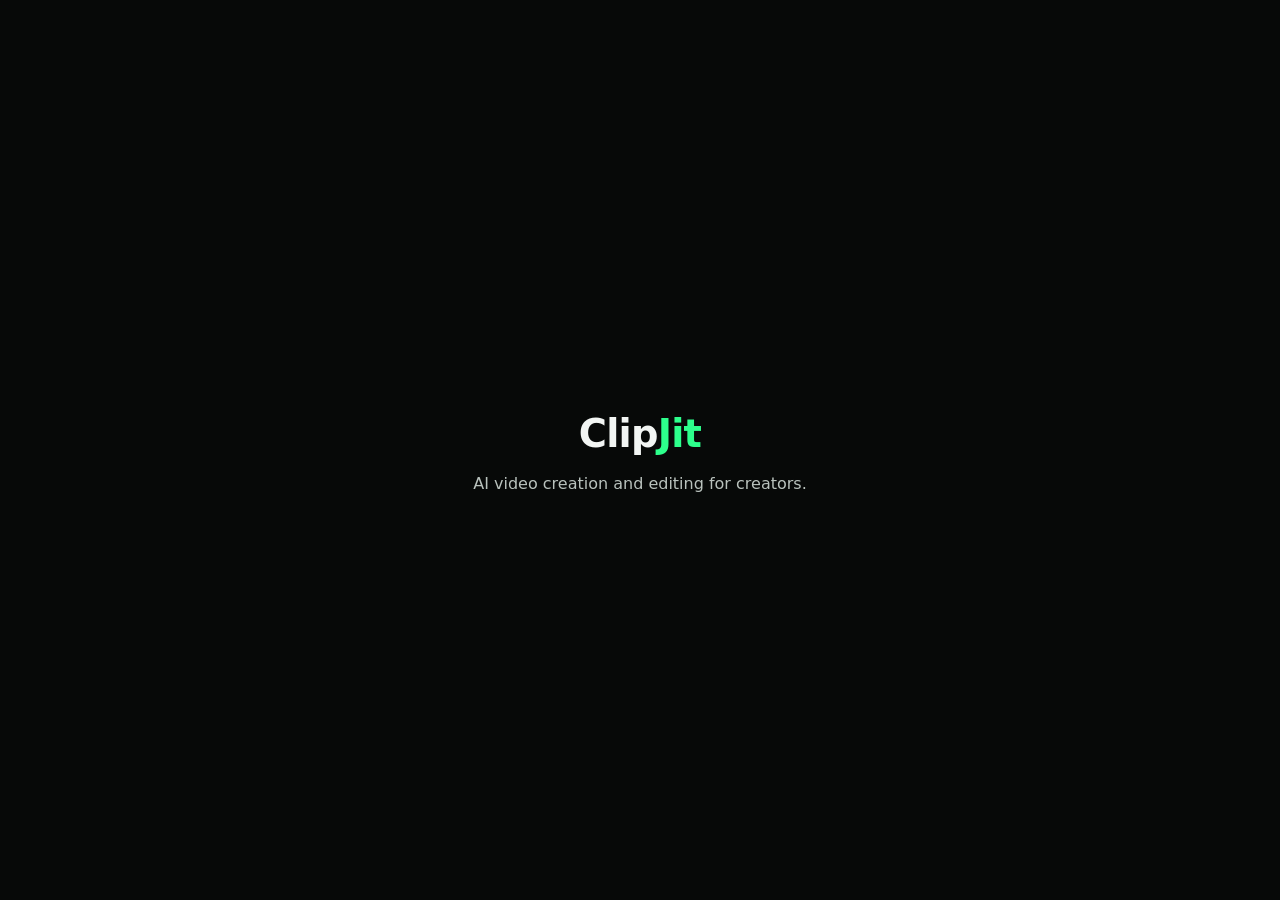
==== index.html @ 942af1be "Initial ClipJit site" ====
<!doctype html>
<html lang="en">
<head>
<meta charset="utf-8">
<meta name="viewport" content="width=device-width, initial-scale=1">
<title>ClipJit</title>
<meta name="description" content="ClipJit is an AI video creation and editing platform for creators.">
<style>
  :root { color-scheme: dark; }
  body { margin: 0; min-height: 100vh; display: grid; place-items: center; background: #070908; color: #f2f5f3; font: 16px/1.6 system-ui, -apple-system, "Segoe UI", sans-serif; padding: 0 20px; }
  main { max-width: 560px; text-align: center; }
  h1 { font-size: 2.4rem; margin: 0 0 .4rem; letter-spacing: -.02em; }
  h1 span { color: #2dff8c; }
  p { color: #b9c2bd; margin: 0; }
</style>
</head>
<body>
<main>
  <h1>Clip<span>Jit</span></h1>
  <p>AI video creation and editing for creators.</p>
</main>
</body>
</html>
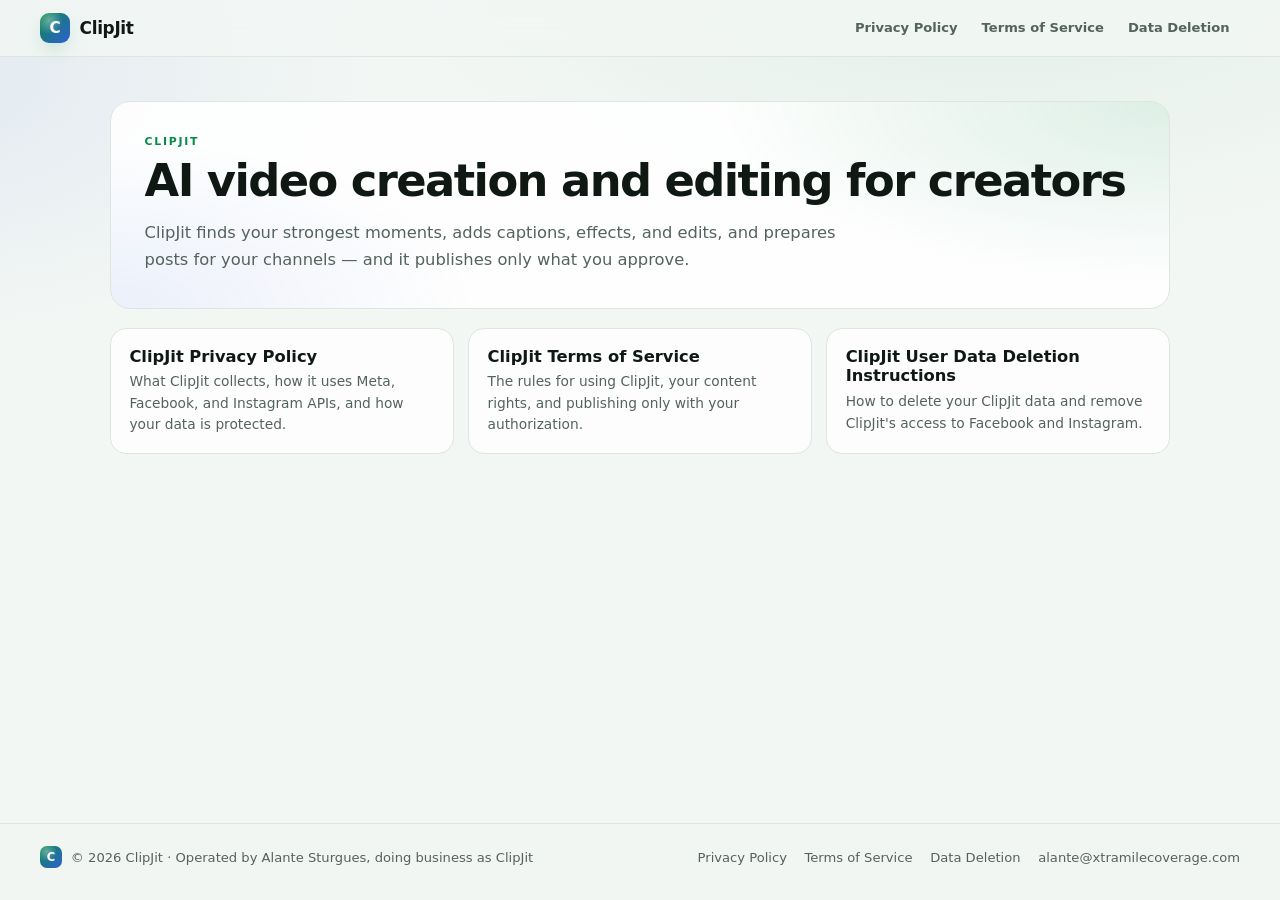
==== commit 2532e1da: "Add ClipJit Privacy Policy, Terms of Service, and Data Deletion Instructions" ====
--- a/index.html
+++ b/index.html
@@ -3,21 +3,40 @@
 <head>
 <meta charset="utf-8">
 <meta name="viewport" content="width=device-width, initial-scale=1">
-<title>ClipJit</title>
-<meta name="description" content="ClipJit is an AI video creation and editing platform for creators.">
-<style>
-  :root { color-scheme: dark; }
-  body { margin: 0; min-height: 100vh; display: grid; place-items: center; background: #070908; color: #f2f5f3; font: 16px/1.6 system-ui, -apple-system, "Segoe UI", sans-serif; padding: 0 20px; }
-  main { max-width: 560px; text-align: center; }
-  h1 { font-size: 2.4rem; margin: 0 0 .4rem; letter-spacing: -.02em; }
-  h1 span { color: #2dff8c; }
-  p { color: #b9c2bd; margin: 0; }
-</style>
+<title>ClipJit — AI video creation and editing for creators</title>
+<meta name="description" content="ClipJit is an AI-powered video creation and editing platform for creators. Read the ClipJit Privacy Policy, Terms of Service, and Data Deletion Instructions.">
+<meta name="robots" content="index,follow">
+<link rel="canonical" href="https://clipjit.com/">
+<meta property="og:type" content="website">
+<meta property="og:site_name" content="ClipJit">
+<meta property="og:title" content="ClipJit — AI video creation and editing for creators">
+<meta property="og:description" content="ClipJit is an AI-powered video creation and editing platform for creators. Read the ClipJit Privacy Policy, Terms of Service, and Data Deletion Instructions.">
+<meta property="og:url" content="https://clipjit.com/">
+<meta name="theme-color" content="#070908">
+<meta name="color-scheme" content="dark light">
+<link rel="icon" href="favicon.svg" type="image/svg+xml">
+<link rel="stylesheet" href="styles.css">
 </head>
 <body>
-<main>
-  <h1>Clip<span>Jit</span></h1>
-  <p>AI video creation and editing for creators.</p>
+<div class="lg-shell">
+<header class="lg-top">
+<a class="lg-brand" href="./" aria-label="ClipJit home"><span class="lg-mark" aria-hidden="true">C</span><span>ClipJit</span></a>
+<nav class="lg-topnav" aria-label="Legal"><a href="privacy">Privacy Policy</a><a href="terms">Terms of Service</a><a href="data-deletion">Data Deletion</a></nav>
+</header>
+<main class="lg-main">
+<div class="lg-landing">
+<section class="lg-hero">
+<p class="lg-kicker">ClipJit</p>
+<h1 class="lg-title">AI video creation and editing for creators</h1>
+<p class="lg-lede">ClipJit finds your strongest moments, adds captions, effects, and edits, and prepares posts for your channels — and it publishes only what you approve.</p>
+</section>
+<div class="lg-cards"><a class="lg-card" href="privacy"><strong>ClipJit Privacy Policy</strong><span>What ClipJit collects, how it uses Meta, Facebook, and Instagram APIs, and how your data is protected.</span></a><a class="lg-card" href="terms"><strong>ClipJit Terms of Service</strong><span>The rules for using ClipJit, your content rights, and publishing only with your authorization.</span></a><a class="lg-card" href="data-deletion"><strong>ClipJit User Data Deletion Instructions</strong><span>How to delete your ClipJit data and remove ClipJit&#39;s access to Facebook and Instagram.</span></a></div>
+</div>
 </main>
+<footer class="lg-footer">
+<div class="lg-foot-brand"><span class="lg-mark lg-mark-sm" aria-hidden="true">C</span><span>© 2026 ClipJit · Operated by Alante Sturgues, doing business as ClipJit</span></div>
+<nav class="lg-foot-nav" aria-label="Legal"><a href="privacy">Privacy Policy</a><a href="terms">Terms of Service</a><a href="data-deletion">Data Deletion</a><a href="mailto:alante@xtramilecoverage.com">alante@xtramilecoverage.com</a></nav>
+</footer>
+</div>
 </body>
 </html>
--- a/styles.css
+++ b/styles.css
@@ -0,0 +1,165 @@
+/* ClipJit legal site — generated by tools/legal-site/build.mts. Do not edit by hand. */
+
+:root {
+  --brand-primary: #2dff8c;
+  --brand-primary-foreground: #03170b;
+  --brand-accent: #5b8cff;
+  --brand-accent-foreground: #ffffff;
+  --brand-background: #070908;
+  --brand-surface: #101412;
+  --brand-foreground: #eef6f1;
+  --brand-muted: #94a39b;
+  --brand-border: #1c2420;
+  --brand-success: #34d399;
+  --brand-warning: #fbbf24;
+  --brand-danger: #fb7185;
+}
+
+@media (prefers-color-scheme: light) {
+  :root {
+    --brand-background: #f3f7f4;
+  --brand-surface: #ffffff;
+  --brand-foreground: #0f1813;
+  --brand-muted: #54635b;
+  --brand-border: #dde6e0;
+  --brand-primary: #0a8a4a;
+  --brand-primary-foreground: #ffffff;
+  --brand-accent: #2f5fd6;
+  --brand-accent-foreground: #ffffff;
+  --brand-success: #16a34a;
+  --brand-warning: #b45309;
+  --brand-danger: #dc2626;
+  --glass-border: color-mix(in srgb, var(--brand-foreground) 8%, transparent);
+  }
+}
+
+*, *::before, *::after { box-sizing: border-box; }
+html { color-scheme: dark light; -webkit-text-size-adjust: 100%; }
+html, body { margin: 0; padding: 0; }
+body {
+  background:
+    radial-gradient(1100px 600px at 78% -12%, color-mix(in srgb, var(--brand-primary) 9%, transparent), transparent 60%),
+    radial-gradient(900px 500px at -8% 8%, color-mix(in srgb, var(--brand-accent) 9%, transparent), transparent 55%),
+    var(--brand-background);
+  background-attachment: fixed;
+  color: var(--brand-foreground);
+  font-family: ui-sans-serif, system-ui, -apple-system, "Segoe UI", Roboto, Helvetica, Arial, sans-serif;
+  -webkit-font-smoothing: antialiased;
+  min-height: 100vh;
+}
+a { color: inherit; text-decoration: none; }
+:focus-visible { outline: 2px solid var(--brand-primary); outline-offset: 2px; border-radius: 6px; }
+
+/* ClipJit legal pages — shared by the Next routes and the static site (tools/legal-site/build.mts).
+   Reads only the --brand-* variables, so it follows the app's dark/light theme everywhere. */
+
+.lg-contents { display: contents; }
+.lg-shell { min-height: 100vh; display: flex; flex-direction: column; position: relative; z-index: 1; }
+
+/* header */
+.lg-top {
+  position: sticky; top: 0; z-index: 40;
+  display: flex; flex-wrap: wrap; align-items: center; justify-content: space-between; gap: 0.6rem 1rem;
+  padding: 0.8rem clamp(1rem, 4vw, 2.5rem);
+  background: color-mix(in srgb, var(--brand-background) 80%, transparent);
+  border-bottom: 1px solid var(--brand-border);
+  backdrop-filter: blur(14px) saturate(140%); -webkit-backdrop-filter: blur(14px) saturate(140%);
+}
+.lg-brand { display: inline-flex; align-items: center; gap: 0.6rem; font-weight: 800; font-size: 1.06rem; letter-spacing: -0.02em; color: var(--brand-foreground); text-decoration: none; }
+.lg-mark {
+  width: 30px; height: 30px; border-radius: 9px; display: inline-grid; place-items: center; flex-shrink: 0;
+  background: radial-gradient(circle at 30% 25%, color-mix(in srgb, #fff 35%, transparent), transparent 45%), linear-gradient(135deg, var(--brand-primary), var(--brand-accent));
+  color: var(--brand-primary-foreground); font-weight: 850; font-size: 0.95rem;
+  box-shadow: 0 8px 22px -10px var(--brand-primary);
+}
+.lg-mark-sm { width: 22px; height: 22px; border-radius: 7px; font-size: 0.72rem; }
+.lg-topnav { display: flex; flex-wrap: wrap; gap: 0.2rem; }
+.lg-topnav a { font-size: 0.82rem; font-weight: 600; color: var(--brand-muted); padding: 0.4rem 0.65rem; border-radius: 9px; text-decoration: none; }
+.lg-topnav a:hover { color: var(--brand-foreground); background: color-mix(in srgb, var(--brand-foreground) 6%, transparent); }
+.lg-topnav a[aria-current="page"] { color: var(--brand-foreground); background: color-mix(in srgb, var(--brand-primary) 16%, transparent); }
+
+/* layout */
+.lg-main { flex: 1; width: 100%; max-width: 1140px; margin: 0 auto; padding: clamp(1.25rem, 4vw, 2.75rem) clamp(1rem, 4vw, 2.5rem) 3.5rem; }
+.lg-hero {
+  border: 1px solid var(--brand-border); border-radius: 20px; padding: clamp(1.25rem, 3.4vw, 2.1rem);
+  background:
+    radial-gradient(640px 260px at 100% 0%, color-mix(in srgb, var(--brand-primary) 13%, transparent), transparent 70%),
+    radial-gradient(520px 240px at 0% 100%, color-mix(in srgb, var(--brand-accent) 9%, transparent), transparent 70%),
+    color-mix(in srgb, var(--brand-surface) 90%, transparent);
+}
+.lg-kicker { margin: 0; font-size: 0.68rem; font-weight: 700; letter-spacing: 0.16em; text-transform: uppercase; color: var(--brand-primary); }
+.lg-title { font-size: clamp(1.85rem, 4.6vw, 2.8rem); font-weight: 780; letter-spacing: -0.035em; line-height: 1.06; margin: 0.55rem 0 0.8rem; }
+.lg-meta { display: flex; flex-wrap: wrap; gap: 0.45rem; }
+.lg-chip { display: inline-flex; align-items: center; gap: 0.3rem; font-size: 0.76rem; font-weight: 650; color: var(--brand-foreground); padding: 0.28rem 0.65rem; border-radius: 999px; border: 1px solid var(--brand-border); background: color-mix(in srgb, var(--brand-foreground) 5%, transparent); }
+.lg-lede { margin: 1rem 0 0; max-width: 70ch; font-size: 1.02rem; line-height: 1.65; color: var(--brand-muted); }
+.lg-summary { margin-top: 1.2rem; padding: 0.95rem 1.1rem; border-radius: 14px; border: 1px solid color-mix(in srgb, var(--brand-primary) 30%, var(--brand-border)); background: color-mix(in srgb, var(--brand-primary) 7%, transparent); }
+.lg-summary-title { margin: 0 0 0.4rem; font-size: 0.72rem; font-weight: 750; letter-spacing: 0.12em; text-transform: uppercase; color: var(--brand-primary); }
+.lg-summary ul { margin: 0; padding-left: 1.15rem; display: grid; gap: 0.3rem; line-height: 1.6; }
+
+.lg-layout { display: grid; grid-template-columns: 250px minmax(0, 1fr); gap: 1.75rem; margin-top: 1.6rem; align-items: start; }
+.lg-toc { position: sticky; top: 84px; max-height: calc(100vh - 100px); overflow-y: auto; font-size: 0.84rem; }
+.lg-toc-title { margin: 0 0 0.45rem; padding: 0 0.6rem; font-size: 0.66rem; font-weight: 750; letter-spacing: 0.16em; text-transform: uppercase; color: var(--brand-muted); }
+.lg-toc ol { list-style: none; margin: 0; padding: 0; display: grid; gap: 0.1rem; }
+.lg-toc a { display: flex; gap: 0.5rem; padding: 0.38rem 0.6rem; border-radius: 9px; color: var(--brand-muted); line-height: 1.35; text-decoration: none; }
+.lg-toc a:hover { color: var(--brand-foreground); background: color-mix(in srgb, var(--brand-foreground) 6%, transparent); }
+.lg-toc .lg-num { font-size: 0.72rem; margin-right: 0; padding-top: 0.08rem; }
+
+.lg-sections { display: grid; gap: 0.9rem; min-width: 0; }
+.lg-section { scroll-margin-top: 84px; min-width: 0; border: 1px solid var(--brand-border); border-radius: 16px; padding: clamp(1rem, 2.8vw, 1.6rem); background: color-mix(in srgb, var(--brand-surface) 82%, transparent); }
+.lg-section h2 { display: flex; align-items: baseline; gap: 0.55rem; margin: 0 0 0.8rem; font-size: clamp(1.08rem, 2.2vw, 1.24rem); line-height: 1.3; letter-spacing: -0.02em; }
+.lg-num { color: var(--brand-primary); font-variant-numeric: tabular-nums; font-weight: 800; font-size: 0.82em; }
+.lg-section p, .lg-section li, .lg-section dd { font-size: 0.97rem; line-height: 1.72; color: color-mix(in srgb, var(--brand-foreground) 90%, var(--brand-muted)); }
+.lg-section p { margin: 0 0 0.8rem; max-width: 74ch; }
+.lg-section p:last-child { margin-bottom: 0; }
+.lg-section ul, .lg-section ol { margin: 0 0 0.9rem; padding-left: 1.25rem; display: grid; gap: 0.35rem; max-width: 74ch; }
+.lg-section ul:last-child, .lg-section ol:last-child { margin-bottom: 0; }
+.lg-section a, .lg-summary a { color: var(--brand-primary); text-decoration: underline; text-underline-offset: 3px; text-decoration-thickness: 1px; overflow-wrap: anywhere; }
+.lg-section a:hover, .lg-summary a:hover { text-decoration-thickness: 2px; }
+.lg-section strong { color: var(--brand-foreground); font-weight: 700; }
+.lg-section code { font-family: ui-monospace, SFMono-Regular, Menlo, Consolas, monospace; font-size: 0.86em; padding: 0.06rem 0.38rem; border-radius: 6px; border: 1px solid var(--brand-border); background: color-mix(in srgb, var(--brand-foreground) 7%, transparent); overflow-wrap: anywhere; }
+.lg-steps li::marker { color: var(--brand-primary); font-weight: 800; }
+
+.lg-defs { margin: 0 0 0.9rem; display: grid; gap: 0.5rem; }
+.lg-defs:last-child { margin-bottom: 0; }
+.lg-def { display: grid; grid-template-columns: minmax(0, 13.5rem) minmax(0, 1fr); gap: 0.35rem 1.1rem; padding: 0.7rem 0.85rem; border-radius: 12px; border: 1px solid color-mix(in srgb, var(--brand-border) 70%, transparent); background: color-mix(in srgb, var(--brand-foreground) 3.5%, transparent); }
+.lg-def dt { margin: 0; font-weight: 700; font-size: 0.9rem; line-height: 1.5; color: var(--brand-foreground); }
+.lg-def dd { margin: 0; }
+
+.lg-note { margin-top: 0.9rem !important; padding: 0.7rem 0.95rem; border-left: 3px solid var(--brand-primary); border-radius: 0 12px 12px 0; background: color-mix(in srgb, var(--brand-primary) 8%, transparent); }
+
+/* footer */
+.lg-footer { border-top: 1px solid var(--brand-border); padding: 1.4rem clamp(1rem, 4vw, 2.5rem) 2rem; display: flex; flex-wrap: wrap; align-items: center; justify-content: space-between; gap: 0.9rem 1.5rem; font-size: 0.82rem; color: var(--brand-muted); background: color-mix(in srgb, var(--brand-background) 70%, transparent); }
+.lg-foot-brand { display: inline-flex; align-items: center; gap: 0.55rem; }
+.lg-foot-nav { display: flex; flex-wrap: wrap; gap: 0.35rem 1.1rem; }
+.lg-foot-nav a { color: var(--brand-muted); text-decoration: none; }
+.lg-foot-nav a:hover { color: var(--brand-foreground); text-decoration: underline; }
+
+/* static landing */
+.lg-landing { display: grid; gap: 1.2rem; }
+.lg-cards { display: grid; grid-template-columns: repeat(3, minmax(0, 1fr)); gap: 0.9rem; }
+.lg-card { display: grid; gap: 0.35rem; padding: 1.1rem 1.15rem; border-radius: 16px; border: 1px solid var(--brand-border); background: color-mix(in srgb, var(--brand-surface) 82%, transparent); color: var(--brand-foreground); text-decoration: none; transition: border-color 0.14s ease, transform 0.14s ease; }
+.lg-card:hover { border-color: color-mix(in srgb, var(--brand-primary) 50%, var(--brand-border)); transform: translateY(-2px); }
+.lg-card strong { font-size: 1.02rem; }
+.lg-card span { font-size: 0.86rem; line-height: 1.55; color: var(--brand-muted); }
+
+@media (max-width: 900px) {
+  .lg-layout { grid-template-columns: minmax(0, 1fr); gap: 1rem; }
+  .lg-toc { position: static; max-height: none; padding: 0.8rem 0.6rem; border: 1px solid var(--brand-border); border-radius: 14px; background: color-mix(in srgb, var(--brand-surface) 70%, transparent); }
+  .lg-toc ol { grid-template-columns: repeat(2, minmax(0, 1fr)); }
+  .lg-cards { grid-template-columns: minmax(0, 1fr); }
+}
+@media (max-width: 620px) {
+  .lg-topnav { width: 100%; }
+  .lg-topnav a { padding: 0.32rem 0.5rem; font-size: 0.78rem; }
+  .lg-toc ol { grid-template-columns: minmax(0, 1fr); }
+  .lg-def { grid-template-columns: minmax(0, 1fr); gap: 0.2rem; }
+  .lg-footer { flex-direction: column; align-items: flex-start; }
+}
+
+@media print {
+  .lg-top, .lg-toc, .lg-foot-nav { display: none !important; }
+  .lg-layout { display: block; }
+  .lg-hero, .lg-section, .lg-def, .lg-summary { border: none; background: none; box-shadow: none; padding: 0; }
+  .lg-section { margin-top: 1.2rem; }
+  .lg-section p, .lg-section li, .lg-section dd, .lg-lede { color: #000; }
+}
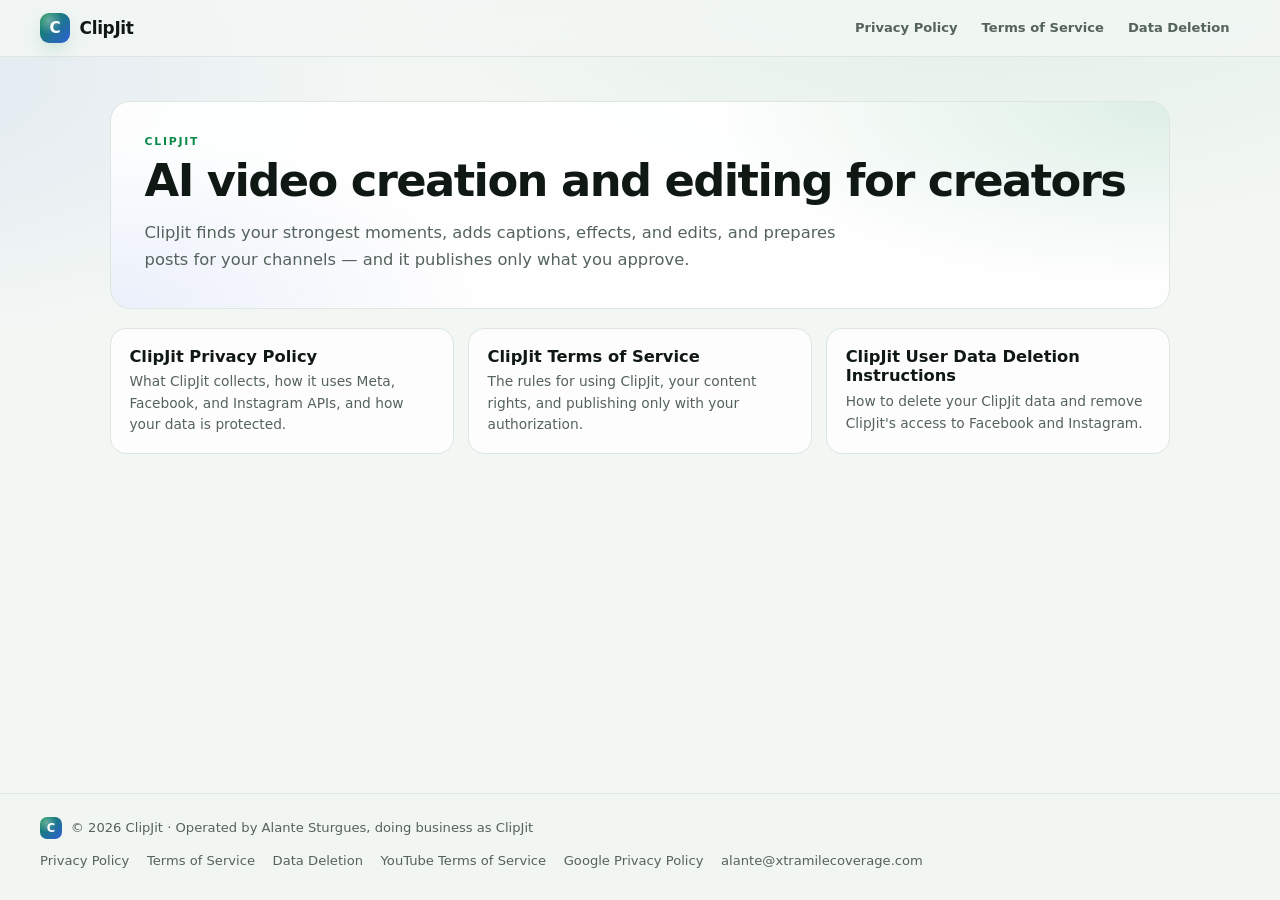
==== commit 31043f87: "Add YouTube API Services disclosures and Google policy links to legal pages Privacy Policy: how Clip" ====
--- a/index.html
+++ b/index.html
@@ -35,7 +35,7 @@
 </main>
 <footer class="lg-footer">
 <div class="lg-foot-brand"><span class="lg-mark lg-mark-sm" aria-hidden="true">C</span><span>© 2026 ClipJit · Operated by Alante Sturgues, doing business as ClipJit</span></div>
-<nav class="lg-foot-nav" aria-label="Legal"><a href="privacy">Privacy Policy</a><a href="terms">Terms of Service</a><a href="data-deletion">Data Deletion</a><a href="mailto:alante@xtramilecoverage.com">alante@xtramilecoverage.com</a></nav>
+<nav class="lg-foot-nav" aria-label="Legal"><a href="privacy">Privacy Policy</a><a href="terms">Terms of Service</a><a href="data-deletion">Data Deletion</a><a href="https://www.youtube.com/t/terms" rel="noopener noreferrer">YouTube Terms of Service</a><a href="https://www.google.com/policies/privacy" rel="noopener noreferrer">Google Privacy Policy</a><a href="mailto:alante@xtramilecoverage.com">alante@xtramilecoverage.com</a></nav>
 </footer>
 </div>
 </body>
